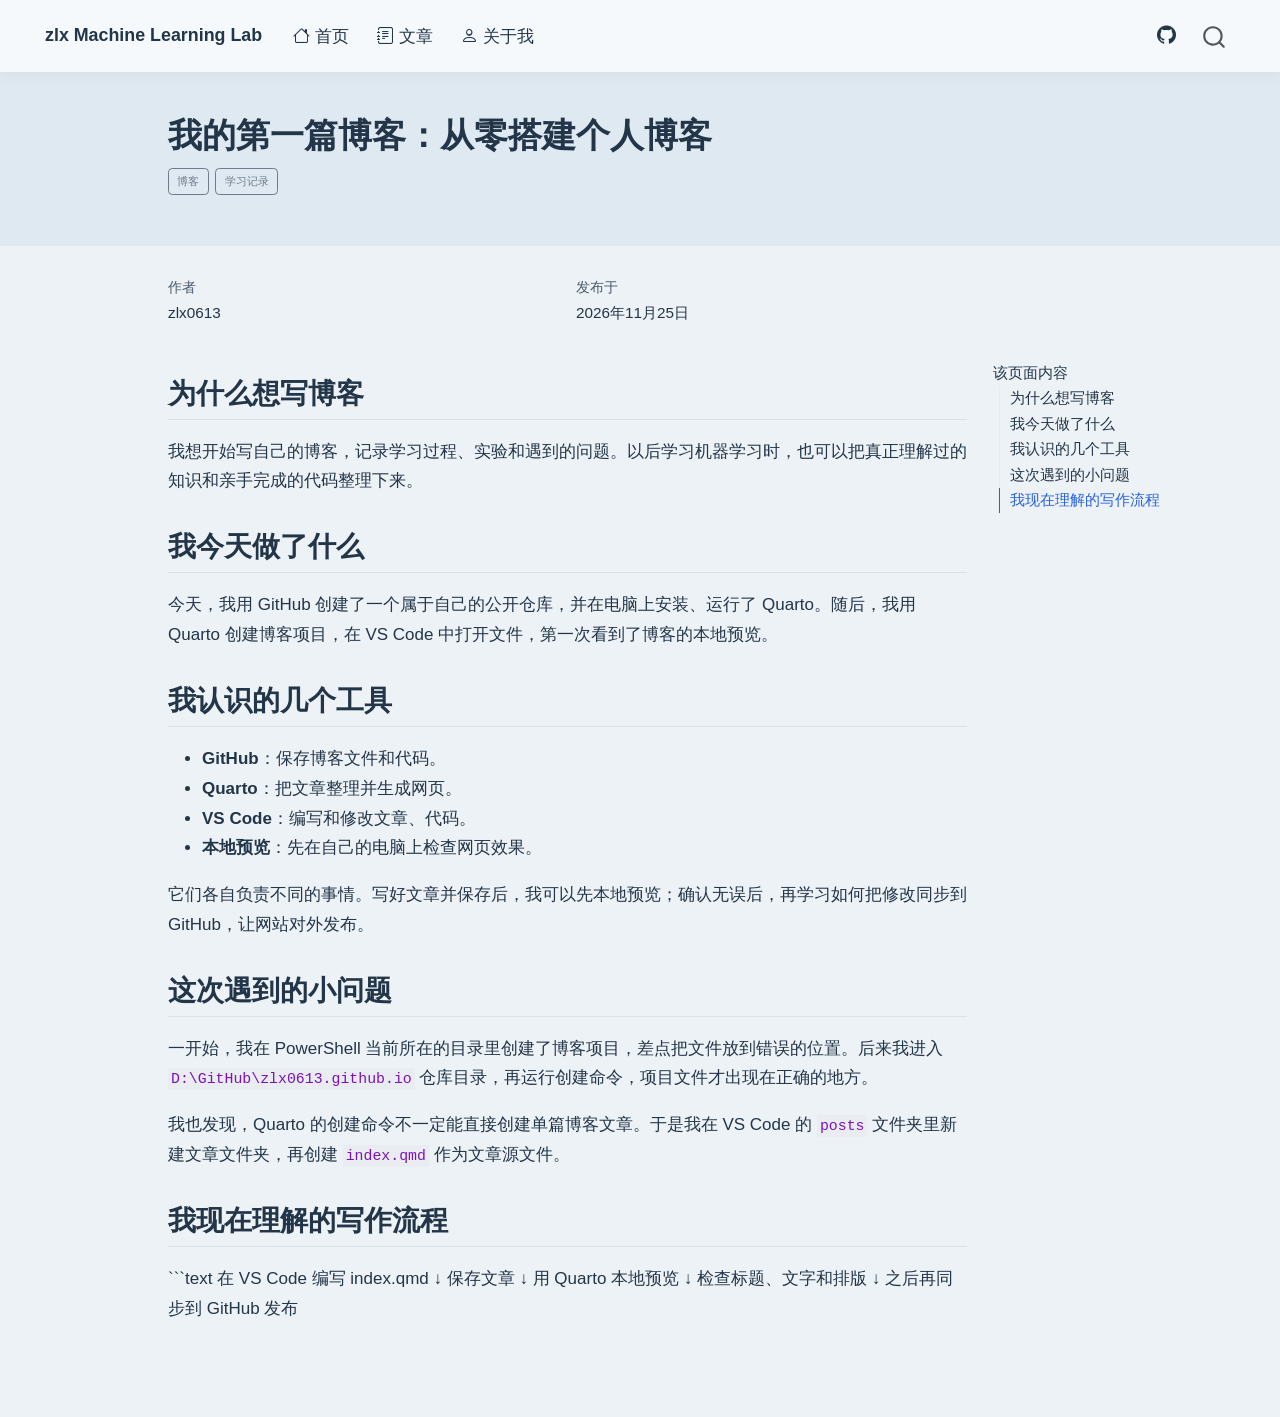
==== docs/posts/my-first-post/index.html @ f00f5f83 "创建个人博客" ====
<!DOCTYPE html>
<html xmlns="http://www.w3.org/1999/xhtml" lang="zh-CN" xml:lang="zh-CN"><head>

<meta charset="utf-8">
<meta name="generator" content="quarto-1.11.9">

<meta name="viewport" content="width=device-width, initial-scale=1.0, user-scalable=yes">

<meta name="author" content="zlx0613">

<title>我的第一篇博客：从零搭建个人博客 – zlx Machine Learning Lab</title>
<style>
/* Default styles provided by pandoc.
** See https://pandoc.org/MANUAL.html#variables-for-html for config info.
*/
span.smallcaps{font-variant: small-caps;}
div.columns{display: flex; gap: 1.5em;}
div.column{flex: auto;}
@media screen {
div.columns{gap: min(4vw, 1.5em);}
div.column{overflow-x: auto;}
}
div.hanging-indent{margin-left: 1.5em; text-indent: -1.5em;}
ul.task-list{list-style: none;}
ul.task-list li input[type="checkbox"] {
  width: 0.8em;
  margin: 0 0.8em 0.2em -1em; /* quarto-specific, see https://github.com/quarto-dev/quarto-cli/issues/4556 */ 
  vertical-align: middle;
}
</style>


<script src="../../site_libs/quarto-nav/quarto-nav.js"></script>
<script src="../../site_libs/clipboard/clipboard.min.js"></script>
<script src="../../site_libs/quarto-search/autocomplete.umd.js"></script>
<script src="../../site_libs/quarto-search/fuse.min.js"></script>
<script src="../../site_libs/quarto-search/quarto-search.js"></script>
<meta name="quarto:offset" content="../../">
<script src="../../site_libs/quarto-html/quarto.js" type="module"></script>
<script src="../../site_libs/quarto-html/tabsets/tabsets.js" type="module"></script>
<script src="../../site_libs/quarto-html/scrollable-regions/scrollable-regions.js" type="module"></script>
<script src="../../site_libs/quarto-html/popper.min.js"></script>
<script src="../../site_libs/quarto-html/tippy.umd.min.js"></script>
<script src="../../site_libs/quarto-html/anchor.min.js"></script>
<link href="../../site_libs/quarto-html/tippy.css" rel="stylesheet">
<link href="../../site_libs/quarto-html/quarto-syntax-highlighting-63b5708e65d6cd79cd7618c58d0c21e7.css" rel="stylesheet" id="quarto-text-highlighting-styles">
<script src="../../site_libs/bootstrap/bootstrap.min.js"></script>
<link href="../../site_libs/bootstrap/bootstrap-icons.css" rel="stylesheet">
<link href="../../site_libs/bootstrap/bootstrap-8cd2f91d7adeeab3718b1a3729f2edce.min.css" rel="stylesheet" append-hash="true" id="quarto-bootstrap" data-mode="light">
<script id="quarto-search-options" type="application/json">{
  "location": "navbar",
  "copy-button": false,
  "collapse-after": 3,
  "panel-placement": "end",
  "type": "overlay",
  "limit": 50,
  "keyboard-shortcut": [
    "f",
    "/",
    "s"
  ],
  "show-item-context": false,
  "language": {
    "search-no-results-text": "没有结果",
    "search-matching-documents-text": "匹配的文档",
    "search-copy-link-title": "复制搜索链接",
    "search-hide-matches-text": "隐藏其它匹配结果",
    "search-more-match-text": "更多匹配结果",
    "search-more-matches-text": "更多匹配结果",
    "search-clear-button-title": "清除",
    "search-text-placeholder": "",
    "search-detached-cancel-button-title": "取消",
    "search-submit-button-title": "提交",
    "search-label": "搜索"
  }
}</script>


<link rel="stylesheet" href="../../styles.css">
</head>

<body class="nav-fixed quarto-light"><a id="quarto-skip-link" class="visually-hidden-focusable" href="#quarto-document-content">跳至主要内容</a>

<div id="quarto-search-results"></div>
  <header id="quarto-header" class="headroom fixed-top quarto-banner">
    <nav class="navbar navbar-expand-lg " data-bs-theme="dark" aria-label="网站">
      <div class="navbar-container container-fluid">
      <div class="navbar-brand-container mx-auto">
    <a class="navbar-brand" href="../../index.html">
    <span class="navbar-title">zlx Machine Learning Lab</span>
    </a>
  </div>
          <button class="navbar-toggler" type="button" data-bs-toggle="collapse" data-bs-target="#navbarCollapse" aria-controls="navbarCollapse" aria-expanded="false" aria-label="展开或折叠导航栏" onclick="if (window.quartoToggleHeadroom) { window.quartoToggleHeadroom(); }">
  <span class="navbar-toggler-icon"></span>
</button>
          <div class="collapse navbar-collapse" id="navbarCollapse">
            <ul class="navbar-nav navbar-nav-scroll me-auto">
  <li class="nav-item">
    <a class="nav-link" href="../../index.html"> <i class="bi bi-house" role="img">
</i> 
<span class="menu-text">首页</span></a>
  </li>  
  <li class="nav-item">
    <a class="nav-link" href="../../index.html#journal"> <i class="bi bi-journal-text" role="img">
</i> 
<span class="menu-text">文章</span></a>
  </li>  
  <li class="nav-item">
    <a class="nav-link" href="../../about.html"> <i class="bi bi-person" role="img">
</i> 
<span class="menu-text">关于我</span></a>
  </li>  
</ul>
            <ul class="navbar-nav navbar-nav-scroll ms-auto">
  <li class="nav-item compact">
    <a class="nav-link" href="https://github.com/zlx0613"> <i class="bi bi-github" role="img" aria-label="GitHub">
</i> 
<span class="menu-text"></span></a>
  </li>  
</ul>
          </div> <!-- /navcollapse -->
            <div class="quarto-navbar-tools">
</div>
            <div id="quarto-search" class="" title="搜索"></div>
      </div> <!-- /container-fluid -->
    </nav>
</header>
<!-- content -->
<header id="title-block-header" class="quarto-title-block default page-columns page-full">
  <div class="quarto-title-banner page-columns page-full">
    <div class="quarto-title column-body">
      <h1 class="title">我的第一篇博客：从零搭建个人博客</h1>
                                <div class="quarto-categories">
                <div class="quarto-category">博客</div>
                <div class="quarto-category">学习记录</div>
              </div>
                  </div>
  </div>
    
  
  <div class="quarto-title-meta">

      <div>
      <div class="quarto-title-meta-heading">作者</div>
      <div class="quarto-title-meta-contents">
               <p>zlx0613 </p>
            </div>
    </div>
      
      <div>
      <div class="quarto-title-meta-heading">发布于</div>
      <div class="quarto-title-meta-contents">
        <p class="date">2026年11月25日</p>
      </div>
    </div>
    
      
    </div>
    
  
  </header><div id="quarto-content" class="quarto-container page-columns page-rows-contents page-layout-article page-navbar">
<!-- sidebar -->
<!-- margin-sidebar -->
    <div id="quarto-margin-sidebar" class="sidebar margin-sidebar">
        <nav id="TOC" role="doc-toc" aria-labelledby="toc-title" class="toc-active">
    <h2 id="toc-title">该页面内容</h2>
   
  <ul>
  <li><a href="#为什么想写博客" id="toc-为什么想写博客" class="nav-link active" data-scroll-target="#为什么想写博客">为什么想写博客</a></li>
  <li><a href="#我今天做了什么" id="toc-我今天做了什么" class="nav-link" data-scroll-target="#我今天做了什么">我今天做了什么</a></li>
  <li><a href="#我认识的几个工具" id="toc-我认识的几个工具" class="nav-link" data-scroll-target="#我认识的几个工具">我认识的几个工具</a></li>
  <li><a href="#这次遇到的小问题" id="toc-这次遇到的小问题" class="nav-link" data-scroll-target="#这次遇到的小问题">这次遇到的小问题</a></li>
  <li><a href="#我现在理解的写作流程" id="toc-我现在理解的写作流程" class="nav-link" data-scroll-target="#我现在理解的写作流程">我现在理解的写作流程</a></li>
  </ul>
</nav>
    </div>
<!-- main -->
<main class="content quarto-banner-title-block" id="quarto-document-content" tabindex="-1">





<section id="为什么想写博客" class="level2">
<h2 class="anchored" data-anchor-id="为什么想写博客">为什么想写博客</h2>
<p>我想开始写自己的博客，记录学习过程、实验和遇到的问题。以后学习机器学习时，也可以把真正理解过的知识和亲手完成的代码整理下来。</p>
</section>
<section id="我今天做了什么" class="level2">
<h2 class="anchored" data-anchor-id="我今天做了什么">我今天做了什么</h2>
<p>今天，我用 GitHub 创建了一个属于自己的公开仓库，并在电脑上安装、运行了 Quarto。随后，我用 Quarto 创建博客项目，在 VS Code 中打开文件，第一次看到了博客的本地预览。</p>
</section>
<section id="我认识的几个工具" class="level2">
<h2 class="anchored" data-anchor-id="我认识的几个工具">我认识的几个工具</h2>
<ul>
<li><strong>GitHub</strong>：保存博客文件和代码。</li>
<li><strong>Quarto</strong>：把文章整理并生成网页。</li>
<li><strong>VS Code</strong>：编写和修改文章、代码。</li>
<li><strong>本地预览</strong>：先在自己的电脑上检查网页效果。</li>
</ul>
<p>它们各自负责不同的事情。写好文章并保存后，我可以先本地预览；确认无误后，再学习如何把修改同步到 GitHub，让网站对外发布。</p>
</section>
<section id="这次遇到的小问题" class="level2">
<h2 class="anchored" data-anchor-id="这次遇到的小问题">这次遇到的小问题</h2>
<p>一开始，我在 PowerShell 当前所在的目录里创建了博客项目，差点把文件放到错误的位置。后来我进入 <code>D:\GitHub\zlx0613.github.io</code> 仓库目录，再运行创建命令，项目文件才出现在正确的地方。</p>
<p>我也发现，Quarto 的创建命令不一定能直接创建单篇博客文章。于是我在 VS Code 的 <code>posts</code> 文件夹里新建文章文件夹，再创建 <code>index.qmd</code> 作为文章源文件。</p>
</section>
<section id="我现在理解的写作流程" class="level2">
<h2 class="anchored" data-anchor-id="我现在理解的写作流程">我现在理解的写作流程</h2>
<p>```text 在 VS Code 编写 index.qmd ↓ 保存文章 ↓ 用 Quarto 本地预览 ↓ 检查标题、文字和排版 ↓ 之后再同步到 GitHub 发布</p>


</section>

</main> <!-- /main -->
<script id="quarto-html-after-body" type="application/javascript">
  window.document.addEventListener("DOMContentLoaded", function (event) {
    const icon = "";
    const anchorJS = new window.AnchorJS();
    anchorJS.options = {
      placement: 'right',
      icon: icon
    };
    anchorJS.add('.anchored');
    const isCodeAnnotation = (el) => {
      for (const clz of el.classList) {
        if (clz.startsWith('code-annotation-')) {                     
          return true;
        }
      }
      return false;
    }
    const onCopySuccess = function(e) {
      // button target
      const button = e.trigger;
      // don't keep focus
      button.blur();
      // flash "checked"
      button.classList.add('code-copy-button-checked');
      var currentTitle = button.getAttribute("title");
      button.setAttribute("title", "已复制");
      let tooltip;
      if (window.bootstrap) {
        button.setAttribute("data-bs-toggle", "tooltip");
        button.setAttribute("data-bs-placement", "left");
        button.setAttribute("data-bs-title", "已复制");
        tooltip = new bootstrap.Tooltip(button, 
          { trigger: "manual", 
            customClass: "code-copy-button-tooltip",
            offset: [0, -8]});
        tooltip.show();    
      }
      setTimeout(function() {
        if (tooltip) {
          tooltip.hide();
          button.removeAttribute("data-bs-title");
          button.removeAttribute("data-bs-toggle");
          button.removeAttribute("data-bs-placement");
        }
        button.setAttribute("title", currentTitle);
        button.classList.remove('code-copy-button-checked');
      }, 1000);
      // clear code selection
      e.clearSelection();
    }
    const getTextToCopy = function(trigger) {
      const outerScaffold = trigger.parentElement.cloneNode(true);
      const codeEl = outerScaffold.querySelector('code');
      for (const childEl of codeEl.children) {
        if (isCodeAnnotation(childEl)) {
          childEl.remove();
        }
      }
      return codeEl.innerText;
    }
    const clipboard = new window.ClipboardJS('.code-copy-button:not([data-in-quarto-modal])', {
      text: getTextToCopy
    });
    clipboard.on('success', onCopySuccess);
    if (window.document.getElementById('quarto-embedded-source-code-modal')) {
      const clipboardModal = new window.ClipboardJS('.code-copy-button[data-in-quarto-modal]', {
        text: getTextToCopy,
        container: window.document.getElementById('quarto-embedded-source-code-modal')
      });
      clipboardModal.on('success', onCopySuccess);
    }
      var localhostRegex = new RegExp(/^(?:http|https):\/\/localhost\:?[0-9]*\//);
      var mailtoRegex = new RegExp(/^mailto:/);
        var filterRegex = new RegExp("https:\/\/zlx0613\.github\.io");
      var isInternal = (href) => {
          return filterRegex.test(href) || localhostRegex.test(href) || mailtoRegex.test(href);
      }
      // Inspect non-navigation links and adorn them if external
      window.quartoDecorateExternalLinks = function (root) {
     var links = (root || window.document).querySelectorAll('a[href]:not(.nav-link):not(.navbar-brand):not(.toc-action):not(.sidebar-link):not(.sidebar-item-toggle):not(.pagination-link):not(.no-external):not([aria-hidden]):not(.dropdown-item):not(.quarto-navigation-tool):not(.about-link)');
      for (var i=0; i<links.length; i++) {
        const link = links[i];
        if (!isInternal(link.href)) {
          // undo the damage that might have been done by quarto-nav.js in the case of
          // links that we want to consider external
          if (link.dataset.originalHref !== undefined) {
            link.href = link.dataset.originalHref;
          }
          if (!link.classList.contains('no-external-icon')) {
          }
        }
      }
      };
      window.quartoDecorateExternalLinks(window.document);
    // Esc closes the popup (WCAG 1.4.13) and focus leaving both trigger and
    // popup closes it (WCAG 2.4.11); tippy handles neither for interactive popups.
    const hideOnEscAndFocusOut = {
      name: 'hideOnEscAndFocusOut',
      defaultValue: true,
      fn(instance) {
        const dismiss = () => {
          // A show scheduled by the trigger delay would otherwise reopen it
          instance.clearDelayTimeouts();
          instance.hide();
        };
        const onKeyDown = (event) => {
          if (event.key !== 'Escape') {
            return;
          }
          // Keep Esc from also reaching page handlers (e.g. reveal.js overview),
          // except an open reveal.js slide menu, which Esc should close too.
          // The menu handles keys only when its keyboard option is on.
          const menuHandlesEsc = window.Reveal?.getPlugin?.('menu')?.isOpen() &&
            window.Reveal.getConfig().menu?.keyboard !== false;
          if (!menuHandlesEsc) {
            event.stopPropagation();
          }
          if (instance.popper.contains(window.document.activeElement)) {
            // Disabled while refocusing so the focus trigger does not reopen it
            instance.disable();
            instance.reference.focus();
            instance.enable();
          }
          dismiss();
        };
        const onFocusOut = (event) => {
          const target = event.relatedTarget;
          if (target && !instance.reference.contains(target) &&
              !instance.popper.contains(target)) {
            dismiss();
          }
        };
        // On the trigger too: a click trigger (code-annotations: select) has no
        // blur handling. Attached for the instance's lifetime so leaving the
        // trigger also cancels a show still pending on the trigger delay.
        instance.reference.addEventListener('focusout', onFocusOut);
        return {
          onShow() {
            window.document.addEventListener('keydown', onKeyDown, true);
            instance.popper.addEventListener('focusout', onFocusOut);
          },
          onHide() {
            window.document.removeEventListener('keydown', onKeyDown, true);
            instance.popper.removeEventListener('focusout', onFocusOut);
          },
          onDestroy() {
            instance.reference.removeEventListener('focusout', onFocusOut);
          },
        };
      },
    };
    function tippyHover(el, contentFn, onTriggerFn, onUntriggerFn) {
      const config = {
        allowHTML: true,
        maxWidth: 500,
        delay: 100,
        arrow: false,
        appendTo: function(el) {
            return el.parentElement;
        },
        interactive: true,
        interactiveBorder: 10,
        theme: 'quarto',
        placement: 'bottom-start',
        plugins: [hideOnEscAndFocusOut],
      };
      if (contentFn) {
        config.content = contentFn;
      }
      if (onTriggerFn) {
        config.onTrigger = onTriggerFn;
      }
      if (onUntriggerFn) {
        config.onUntrigger = onUntriggerFn;
      }
      window.tippy(el, config); 
    }
    const noterefs = window.document.querySelectorAll('a[role="doc-noteref"]');
    for (var i=0; i<noterefs.length; i++) {
      const ref = noterefs[i];
      tippyHover(ref, function() {
        // use id or data attribute instead here
        let href = ref.getAttribute('data-footnote-href') || ref.getAttribute('href');
        try { href = new URL(href).hash; } catch {}
        const id = href.replace(/^#\/?/, "");
        const note = window.document.getElementById(id);
        if (note) {
          return note.innerHTML;
        } else {
          return "";
        }
      });
    }
    const xrefs = window.document.querySelectorAll('a.quarto-xref');
    const processXRef = (id, note) => {
      // Strip column container classes
      const stripColumnClz = (el) => {
        el.classList.remove("page-full", "page-columns");
        if (el.children) {
          for (const child of el.children) {
            stripColumnClz(child);
          }
        }
      }
      stripColumnClz(note)
      if (id === null || id.startsWith('sec-')) {
        // Special case sections, only their first couple elements
        const container = document.createElement("div");
        if (note.children && note.children.length > 2) {
          container.appendChild(note.children[0].cloneNode(true));
          for (let i = 1; i < note.children.length; i++) {
            const child = note.children[i];
            if (child.tagName === "P" && child.innerText === "") {
              continue;
            } else {
              container.appendChild(child.cloneNode(true));
              break;
            }
          }
          if (window.Quarto?.typesetMath) {
            window.Quarto.typesetMath(container);
          }
          return container.innerHTML
        } else {
          if (window.Quarto?.typesetMath) {
            window.Quarto.typesetMath(note);
          }
          return note.innerHTML;
        }
      } else {
        // Remove any anchor links if they are present
        const anchorLink = note.querySelector('a.anchorjs-link');
        if (anchorLink) {
          anchorLink.remove();
        }
        if (window.Quarto?.typesetMath) {
          window.Quarto.typesetMath(note);
        }
        if (note.classList.contains("callout")) {
          return note.outerHTML;
        } else {
          return note.innerHTML;
        }
      }
    }
    for (var i=0; i<xrefs.length; i++) {
      const xref = xrefs[i];
      tippyHover(xref, undefined, function(instance) {
        instance.disable();
        let url = xref.getAttribute('href');
        let hash = undefined; 
        if (url.startsWith('#')) {
          hash = url;
        } else {
          try { hash = new URL(url).hash; } catch {}
        }
        if (hash) {
          const id = hash.replace(/^#\/?/, "");
          const note = window.document.getElementById(id);
          if (note !== null) {
            try {
              const html = processXRef(id, note.cloneNode(true));
              instance.setContent(html);
            } finally {
              instance.enable();
              instance.show();
            }
          } else {
            // See if we can fetch this
            fetch(url.split('#')[0])
            .then(res => res.text())
            .then(html => {
              const parser = new DOMParser();
              const htmlDoc = parser.parseFromString(html, "text/html");
              const note = htmlDoc.getElementById(id);
              if (note !== null) {
                const html = processXRef(id, note);
                instance.setContent(html);
              } 
            }).finally(() => {
              instance.enable();
              instance.show();
            });
          }
        } else {
          // See if we can fetch a full url (with no hash to target)
          // This is a special case and we should probably do some content thinning / targeting
          fetch(url)
          .then(res => res.text())
          .then(html => {
            const parser = new DOMParser();
            const htmlDoc = parser.parseFromString(html, "text/html");
            const note = htmlDoc.querySelector('main.content');
            if (note !== null) {
              // This should only happen for chapter cross references
              // (since there is no id in the URL)
              // remove the first header
              if (note.children.length > 0 && note.children[0].tagName === "HEADER") {
                note.children[0].remove();
              }
              const html = processXRef(null, note);
              instance.setContent(html);
            } 
          }).finally(() => {
            instance.enable();
            instance.show();
          });
        }
      }, function(instance) {
      });
    }
        let selectedAnnoteEl;
        const selectorForAnnotation = ( cell, annotation) => {
          let cellAttr = 'data-code-cell="' + cell + '"';
          let lineAttr = 'data-code-annotation="' +  annotation + '"';
          const selector = 'span[' + cellAttr + '][' + lineAttr + ']';
          return selector;
        }
        const selectCodeLines = (annoteEl) => {
          const doc = window.document;
          const targetCell = annoteEl.getAttribute("data-target-cell");
          const targetAnnotation = annoteEl.getAttribute("data-target-annotation");
          const annoteSpan = window.document.querySelector(selectorForAnnotation(targetCell, targetAnnotation));
          const lines = annoteSpan.getAttribute("data-code-lines").split(",");
          const lineIds = lines.map((line) => {
            return targetCell + "-" + line;
          })
          // Each band is positioned against its own containing block, which is
          // not the offsetParent of the lines, so place it from client rects.
          const placeBand = (band, firstEl, lastEl, codeBlock) => {
            const container = band.offsetParent;
            if (container === null) {
              return;
            }
            const containerRect = container.getBoundingClientRect();
            // Reveal.js scales slides with a transform, so convert client
            // pixels back to the CSS pixels of the container.
            const scale = containerRect.height / container.offsetHeight || 1;
            const firstRect = firstEl.getBoundingClientRect();
            const lastRect = lastEl.getBoundingClientRect();
            const top = (firstRect.top - containerRect.top) / scale - container.clientTop + container.scrollTop;
            const height = (lastRect.bottom - firstRect.top) / scale;
            band.style.top = top - 2 + "px";
            band.style.height = height + 4 + "px";
            if (codeBlock) {
              // Without the copy button wrapper, the containing block is wider
              // than the code block, so span the code block explicitly.
              const blockRect = codeBlock.getBoundingClientRect();
              band.style.left = (blockRect.left - containerRect.left) / scale - container.clientLeft + container.scrollLeft + "px";
              band.style.width = blockRect.width / scale + "px";
            }
          };
          if (lineIds.length > 0) {
            const el = window.document.getElementById(lineIds[0]);
            const lastEl = window.document.getElementById(lineIds[lineIds.length - 1]);
            const parent = el.parentElement.parentElement;
            // cook up a div (if necessary) and position it
            let div = window.document.getElementById("code-annotation-line-highlight");
            if (div === null) {
              div = window.document.createElement("div");
              div.setAttribute("id", "code-annotation-line-highlight");
              div.style.position = 'absolute';
              parent.appendChild(div);
            }
            placeBand(div, el, lastEl, parent.closest("div.sourceCode") || parent);
            let gutterDiv = window.document.getElementById("code-annotation-line-highlight-gutter");
            if (gutterDiv === null) {
              gutterDiv = window.document.createElement("div");
              gutterDiv.setAttribute("id", "code-annotation-line-highlight-gutter");
              gutterDiv.style.position = 'absolute';
              const codeCell = window.document.getElementById(targetCell);
              const gutter = codeCell.querySelector('.code-annotation-gutter');
              gutter.appendChild(gutterDiv);
            }
            placeBand(gutterDiv, el, lastEl);
            selectedAnnoteEl = annoteEl;
          }
        };
        const unselectCodeLines = () => {
          const elementsIds = ["code-annotation-line-highlight", "code-annotation-line-highlight-gutter"];
          elementsIds.forEach((elId) => {
            const div = window.document.getElementById(elId);
            if (div) {
              div.remove();
            }
          });
          selectedAnnoteEl = undefined;
        };
          // Handle positioning of the toggle
      window.addEventListener(
        "resize",
        throttle(() => {
          elRect = undefined;
          if (selectedAnnoteEl) {
            selectCodeLines(selectedAnnoteEl);
          }
        }, 10)
      );
      function throttle(fn, ms) {
      let throttle = false;
      let timer;
        return (...args) => {
          if(!throttle) { // first call gets through
              fn.apply(this, args);
              throttle = true;
          } else { // all the others get throttled
              if(timer) clearTimeout(timer); // cancel #2
              timer = setTimeout(() => {
                fn.apply(this, args);
                timer = throttle = false;
              }, ms);
          }
        };
      }
        // Attach click handler to the DT
        const annoteDls = window.document.querySelectorAll('dt[data-target-cell]');
        for (const annoteDlNode of annoteDls) {
          annoteDlNode.addEventListener('click', (event) => {
            const clickedEl = event.target;
            if (clickedEl !== selectedAnnoteEl) {
              unselectCodeLines();
              const activeEl = window.document.querySelector('dt[data-target-cell].code-annotation-active');
              if (activeEl) {
                activeEl.classList.remove('code-annotation-active');
              }
              selectCodeLines(clickedEl);
              clickedEl.classList.add('code-annotation-active');
            } else {
              // Unselect the line
              unselectCodeLines();
              clickedEl.classList.remove('code-annotation-active');
            }
          });
        }
    const findCites = (el) => {
      const parentEl = el.parentElement;
      if (parentEl) {
        const cites = parentEl.dataset.cites;
        if (cites) {
          return {
            el,
            cites: cites.split(' ')
          };
        } else {
          return findCites(el.parentElement)
        }
      } else {
        return undefined;
      }
    };
    var bibliorefs = window.document.querySelectorAll('a[role="doc-biblioref"]');
    for (var i=0; i<bibliorefs.length; i++) {
      const ref = bibliorefs[i];
      const citeInfo = findCites(ref);
      if (citeInfo) {
        tippyHover(citeInfo.el, function() {
          var popup = window.document.createElement('div');
          citeInfo.cites.forEach(function(cite) {
            var citeDiv = window.document.createElement('div');
            citeDiv.classList.add('hanging-indent');
            citeDiv.classList.add('csl-entry');
            var biblioDiv = window.document.getElementById('ref-' + cite);
            if (biblioDiv) {
              citeDiv.innerHTML = biblioDiv.innerHTML;
            }
            popup.appendChild(citeDiv);
          });
          return popup.innerHTML;
        });
      }
    }
  });
  </script>
  <script type="application/javascript">
  window.quartoScrollableRegionsLabels = {"code":"可滚动的代码","output":"可滚动的输出"};
  </script>
</div> <!-- /content -->
<script src="../../home.js"></script>




</body></html>
---- docs/site_libs/quarto-html/tippy.css ----
.tippy-box[data-animation=fade][data-state=hidden]{opacity:0}[data-tippy-root]{max-width:calc(100vw - 10px)}.tippy-box{position:relative;background-color:#333;color:#fff;border-radius:4px;font-size:14px;line-height:1.4;white-space:normal;outline:0;transition-property:transform,visibility,opacity}.tippy-box[data-placement^=top]>.tippy-arrow{bottom:0}.tippy-box[data-placement^=top]>.tippy-arrow:before{bottom:-7px;left:0;border-width:8px 8px 0;border-top-color:initial;transform-origin:center top}.tippy-box[data-placement^=bottom]>.tippy-arrow{top:0}.tippy-box[data-placement^=bottom]>.tippy-arrow:before{top:-7px;left:0;border-width:0 8px 8px;border-bottom-color:initial;transform-origin:center bottom}.tippy-box[data-placement^=left]>.tippy-arrow{right:0}.tippy-box[data-placement^=left]>.tippy-arrow:before{border-width:8px 0 8px 8px;border-left-color:initial;right:-7px;transform-origin:center left}.tippy-box[data-placement^=right]>.tippy-arrow{left:0}.tippy-box[data-placement^=right]>.tippy-arrow:before{left:-7px;border-width:8px 8px 8px 0;border-right-color:initial;transform-origin:center right}.tippy-box[data-inertia][data-state=visible]{transition-timing-function:cubic-bezier(.54,1.5,.38,1.11)}.tippy-arrow{width:16px;height:16px;color:#333}.tippy-arrow:before{content:"";position:absolute;border-color:transparent;border-style:solid}.tippy-content{position:relative;padding:5px 9px;z-index:1}
---- docs/site_libs/quarto-html/quarto-syntax-highlighting-63b5708e65d6cd79cd7618c58d0c21e7.css ----
/* quarto syntax highlight colors */
:root {
  --quarto-hl-ot-color: #003B4F;
  --quarto-hl-at-color: #657422;
  --quarto-hl-ss-color: #20794D;
  --quarto-hl-an-color: #5E5E5E;
  --quarto-hl-fu-color: #4758AB;
  --quarto-hl-st-color: #20794D;
  --quarto-hl-cf-color: #003B4F;
  --quarto-hl-op-color: #5E5E5E;
  --quarto-hl-er-color: #AD0000;
  --quarto-hl-bn-color: #AD0000;
  --quarto-hl-al-color: #AD0000;
  --quarto-hl-va-color: #111111;
  --quarto-hl-bu-color: inherit;
  --quarto-hl-ex-color: inherit;
  --quarto-hl-pp-color: #AD0000;
  --quarto-hl-in-color: #5E5E5E;
  --quarto-hl-vs-color: #20794D;
  --quarto-hl-wa-color: #5E5E5E;
  --quarto-hl-do-color: #5E5E5E;
  --quarto-hl-im-color: #00769E;
  --quarto-hl-ch-color: #20794D;
  --quarto-hl-dt-color: #AD0000;
  --quarto-hl-fl-color: #AD0000;
  --quarto-hl-co-color: #5E5E5E;
  --quarto-hl-cv-color: #5E5E5E;
  --quarto-hl-cn-color: #8f5902;
  --quarto-hl-sc-color: #5E5E5E;
  --quarto-hl-dv-color: #AD0000;
  --quarto-hl-kw-color: #003B4F;
}

/* other quarto variables */
:root {
  --quarto-font-monospace: SFMono-Regular, Menlo, Monaco, Consolas, "Liberation Mono", "Courier New", monospace;
}

/* syntax highlight based on Pandoc's rules */
pre > code.sourceCode > span {
  color: #003B4F;
}

code.sourceCode > span {
  color: #003B4F;
}

div.sourceCode,
div.sourceCode pre.sourceCode {
  color: #003B4F;
}

/* Normal */
code span {
  color: #003B4F;
}

/* Alert */
code span.al {
  color: #AD0000;
  font-style: inherit;
}

/* Annotation */
code span.an {
  color: #5E5E5E;
  font-style: inherit;
}

/* Attribute */
code span.at {
  color: #657422;
  font-style: inherit;
}

/* BaseN */
code span.bn {
  color: #AD0000;
  font-style: inherit;
}

/* BuiltIn */
code span.bu {
  font-style: inherit;
}

/* ControlFlow */
code span.cf {
  color: #003B4F;
  font-weight: bold;
  font-style: inherit;
}

/* Char */
code span.ch {
  color: #20794D;
  font-style: inherit;
}

/* Constant */
code span.cn {
  color: #8f5902;
  font-style: inherit;
}

/* Comment */
code span.co {
  color: #5E5E5E;
  font-style: inherit;
}

/* CommentVar */
code span.cv {
  color: #5E5E5E;
  font-style: italic;
}

/* Documentation */
code span.do {
  color: #5E5E5E;
  font-style: italic;
}

/* DataType */
code span.dt {
  color: #AD0000;
  font-style: inherit;
}

/* DecVal */
code span.dv {
  color: #AD0000;
  font-style: inherit;
}

/* Error */
code span.er {
  color: #AD0000;
  font-style: inherit;
}

/* Extension */
code span.ex {
  font-style: inherit;
}

/* Float */
code span.fl {
  color: #AD0000;
  font-style: inherit;
}

/* Function */
code span.fu {
  color: #4758AB;
  font-style: inherit;
}

/* Import */
code span.im {
  color: #00769E;
  font-style: inherit;
}

/* Information */
code span.in {
  color: #5E5E5E;
  font-style: inherit;
}

/* Keyword */
code span.kw {
  color: #003B4F;
  font-weight: bold;
  font-style: inherit;
}

/* Operator */
code span.op {
  color: #5E5E5E;
  font-style: inherit;
}

/* Other */
code span.ot {
  color: #003B4F;
  font-style: inherit;
}

/* Preprocessor */
code span.pp {
  color: #AD0000;
  font-style: inherit;
}

/* SpecialChar */
code span.sc {
  color: #5E5E5E;
  font-style: inherit;
}

/* SpecialString */
code span.ss {
  color: #20794D;
  font-style: inherit;
}

/* String */
code span.st {
  color: #20794D;
  font-style: inherit;
}

/* Variable */
code span.va {
  color: #111111;
  font-style: inherit;
}

/* VerbatimString */
code span.vs {
  color: #20794D;
  font-style: inherit;
}

/* Warning */
code span.wa {
  color: #5E5E5E;
  font-style: italic;
}

.prevent-inlining {
  content: "</";
}

/*# sourceMappingURL=054cc16b9e9817627be6994582d2ffb5.css.map */
---- docs/styles.css ----
/* ===== 全站配色 ===== */
:root {
  --page-bg: #edf2f6;
  --card-bg: #ffffff;
  --soft-blue: #e8eff5;
  --text: #233548;
  --muted: #627588;
  --accent: #426b8a;
  --border: #dce5ed;
  --shadow: 0 10px 32px rgba(32, 52, 73, 0.06);

  --bs-body-color: var(--text);
  --bs-body-bg: var(--page-bg);
  --bs-link-color: var(--accent);
  --bs-link-hover-color: #243e58;
}

html {
  scroll-behavior: smooth;
  scroll-padding-top: 100px;
}

body {
  background: var(--page-bg);
  color: var(--text);
  font-family:
    "Segoe UI", "PingFang SC", "Microsoft YaHei", sans-serif;
  line-height: 1.75;
}

a {
  color: var(--accent);
  text-underline-offset: 0.2em;
}

a:hover {
  color: #243e58;
}

h1, h2, h3, h4 {
  color: var(--text);
}

button {
  font-family: inherit;
}

a:focus-visible,
button:focus-visible {
  outline: 3px solid #90acc4;
  outline-offset: 4px;
}

/* ===== 顶部导航 ===== */
#quarto-header {
  background: transparent;
}

.navbar {
  background: rgba(246, 249, 252, 0.96) !important;
  backdrop-filter: blur(16px);
  border-bottom: 1px solid var(--border);
  box-shadow: 0 3px 16px rgba(28, 48, 69, 0.04);
  padding: 0.65rem 0;
}

.navbar .navbar-container {
  max-width: 1640px;
  margin-inline: auto;
  padding-inline: 28px;
}

.navbar .navbar-brand {
  font-size: 1.05rem;
  font-weight: 700;
  color: var(--text) !important;
}

.navbar .nav-link,
#quarto-search {
  color: var(--text) !important;
}

.navbar .nav-link {
  border-radius: 10px;
  padding-inline: 0.8rem !important;
}

.navbar .nav-link:hover,
.navbar .nav-link.active {
  background: #e4edf5;
  color: var(--accent) !important;
}

/* ===== 普通文章页面 ===== */
.quarto-title-banner {
  background: #dfe9f1 !important;
  color: var(--text) !important;
}

.quarto-title-banner .title {
  color: var(--text) !important;
}

blockquote {
  background: #e5edf4;
  border-left: 3px solid #7f9cb4;
  padding: 0.8rem 1.2rem;
  border-radius: 0 12px 12px 0;
}

pre.sourceCode,
div.sourceCode {
  border-radius: 12px;
}

main p,
main li {
  overflow-wrap: anywhere;
}

/* ===== 首页使用完整宽度 ===== */
.home-page #title-block-header {
  display: none;
}

.home-page #quarto-content,
.home-page main.content {
  display: block !important;
  width: 100%;
  max-width: none;
  padding: 0 !important;
  margin: 0 !important;
}

.home-page #quarto-margin-sidebar,
.home-page #quarto-sidebar {
  display: none;
}

/* ===== 首页封面：完整显示，不裁切、不拉伸 ===== */
.home-hero {
  position: relative;
  isolation: isolate;
  width: 100%;
  background: #203348;
}

.home-hero-image {
  display: block;
  width: 100%;
  height: auto;
  max-width: none;
  margin: 0;
}

.home-hero::after {
  content: "";
  position: absolute;
  inset: 0;
  z-index: 0;
  background: rgba(8, 23, 40, 0.13);
  pointer-events: none;
}

.home-hero-copy {
  position: absolute;
  inset: 0;
  z-index: 1;
  display: flex;
  flex-direction: column;
  align-items: center;
  justify-content: center;
  text-align: center;
  color: white;
  padding: 18px;
}

.hero-eyebrow {
  font-size: clamp(0.6rem, 0.85vw, 0.85rem);
  letter-spacing: 0.3em;
  color: #e5edf5;
}

.home-hero-copy h1 {
  color: white;
  font-size: clamp(1.35rem, 3.2vw, 3.3rem);
  font-weight: 700;
  line-height: 1.25;
  margin: 16px 0 12px;
  text-shadow: 0 3px 20px rgba(12, 32, 59, 0.6);
}

.home-hero-copy p {
  font-size: clamp(0.8rem, 1.15vw, 1.1rem);
  color: #edf4fa;
  margin: 0 0 22px;
}

.hero-links {
  display: flex;
  gap: 12px;
}

.hero-links a {
  padding: 8px 18px;
  color: white;
  text-decoration: none;
  border: 1px solid rgba(241, 246, 251, 0.45);
  border-radius: 999px;
  background: rgba(239, 247, 255, 0.08);
  backdrop-filter: blur(8px);
  font-size: 0.85rem;
}

.hero-links a:hover {
  background: rgba(255, 255, 255, 0.2);
}

/* ===== 桌面三栏布局 ===== */
.home-grid {
  position: relative;
  display: grid;
  grid-template-columns: 244px minmax(0, 1fr) 258px;
  align-items: start;
  gap: 22px;
  width: min(1540px, calc(100% - 64px));
  margin: 30px auto 0;
}

.home-left,
.home-center,
.home-right {
  min-width: 0;
}

.home-left,
.home-right {
  display: grid;
  gap: 20px;
}

.widget {
  background: var(--card-bg);
  border: 1px solid #e4ebf1;
  border-radius: 20px;
  padding: 22px;
  box-shadow: var(--shadow);
}

.widget-title {
  position: relative;
  font-size: 1.03rem;
  font-weight: 700;
  margin: 0 0 20px;
  padding: 0 0 0 13px;
  border: 0;
}

.widget-title::before {
  content: "";
  position: absolute;
  left: 0;
  top: 0.3em;
  bottom: 0.25em;
  width: 3px;
  border-radius: 3px;
  background: #6b8da8;
}

/* ===== 左侧个人介绍 ===== */
.profile-widget {
  text-align: center;
  padding: 0 20px 20px;
  overflow: hidden;
}

.profile-cover {
  height: 78px;
  margin: 0 -20px;
  background: #dbe6ef;
  border-bottom: 1px solid #cddce8;
}

.profile-avatar {
  position: relative;
  display: grid;
  place-items: center;
  width: 88px;
  height: 88px;
  margin: -42px auto 14px;
  border: 5px solid white;
  border-radius: 50%;
  background: #6d89a2;
  color: white;
  font-size: 1.55rem;
  font-weight: 650;
  box-shadow: 0 4px 12px rgba(40, 65, 88, 0.1);
}

.profile-widget h2 {
  font-size: 1.25rem;
  font-weight: 700;
  margin: 0 0 12px;
  padding: 0;
  border: 0;
}

.profile-intro {
  font-size: 0.85rem;
  margin: 0 0 8px;
}

.profile-note {
  font-size: 0.78rem;
  line-height: 1.9;
  color: var(--muted);
  margin-bottom: 18px;
}

.profile-github {
  display: block;
  background: #e6eef5;
  border-radius: 10px;
  padding: 8px;
  font-size: 0.87rem;
  font-weight: 600;
  text-decoration: none;
}

.profile-counts {
  display: grid;
  grid-template-columns: 1fr 1fr;
  padding-top: 18px;
  margin-top: 18px;
  border-top: 1px solid var(--border);
}

.profile-counts strong {
  display: block;
  font-size: 1.25rem;
  line-height: 1.5;
}

.profile-counts span {
  color: var(--muted);
  font-size: 0.75rem;
}

.explore-widget a {
  display: flex;
  justify-content: space-between;
  padding: 9px 0;
  text-decoration: none;
  font-size: 0.86rem;
}

/* ===== 中间分类入口 ===== */
.journal-heading {
  display: flex;
  align-items: end;
  justify-content: space-between;
  gap: 12px;
  margin: 3px 2px 18px;
}

.section-eyebrow {
  color: #6a8399;
  font-size: 0.65rem;
  font-weight: 700;
  letter-spacing: 0.2em;
}

.journal-heading h2 {
  font-size: 1.3rem;
  font-weight: 700;
  border: 0;
  margin: 6px 0 0;
  padding: 0;
}

#article-summary {
  color: var(--muted);
  font-size: 0.78rem;
  white-space: nowrap;
}

.category-bar {
  display: flex;
  flex-wrap: wrap;
  gap: 8px;
  padding: 14px;
  margin-bottom: 20px;
  border-radius: 16px;
  background: white;
  border: 1px solid #e4ebf1;
}

.category-bar button {
  border: 0;
  padding: 6px 12px;
  border-radius: 9px;
  color: #506a80;
  background: #eff4f8;
  font-size: 0.8rem;
  cursor: pointer;
}

.category-bar button span {
  margin-left: 5px;
  font-size: 0.72rem;
  opacity: 0.8;
}

.category-bar button[aria-pressed="true"] {
  background: #4c718e;
  color: white;
}

/* ===== 文章卡片 ===== */
#listing-articles,
#listing-articles .list {
  margin: 0;
  padding: 0;
}

#listing-articles .quarto-post {
  display: flex !important;
  flex-direction: column;
  gap: 12px;
  background: white;
  border: 1px solid #e4ebf1 !important;
  border-radius: 20px;
  padding: 25px 28px !important;
  margin: 0 0 20px !important;
  box-shadow: var(--shadow);
}

#listing-articles .quarto-post:hover {
  border-color: #aac0d1 !important;
}

#listing-articles .quarto-post .body {
  width: 100% !important;
  flex: none;
  order: 0;
  padding: 0 !important;
}

#listing-articles .quarto-post .metadata {
  width: 100% !important;
  order: 1;
  margin: 0;
  padding: 0 !important;
  color: var(--muted);
  font-size: 0.76rem;
}

#listing-articles .metadata a {
  color: var(--muted);
}

#listing-articles .listing-title {
  font-size: clamp(1.02rem, 1.45vw, 1.34rem);
  font-weight: 700;
  line-height: 1.55;
  margin: 0 0 10px;
  border: 0;
  padding: 0;
}

#listing-articles .listing-title a {
  color: var(--text);
  text-decoration: none;
}

#listing-articles .listing-title a:hover {
  color: var(--accent);
}

#listing-articles .listing-description {
  font-size: 0.88rem;
  line-height: 1.95;
  color: var(--muted);
  margin-top: 12px;
}

#listing-articles .listing-description a {
  color: inherit;
  text-decoration: none;
}

#listing-articles .listing-categories {
  gap: 6px;
  margin: 0;
}

#listing-articles .listing-category {
  color: #58758e;
  background: #edf3f8;
  border: 0;
  padding: 3px 9px;
  border-radius: 999px;
  font-size: 0.7rem;
  cursor: pointer;
}

/* ===== 右侧统计 ===== */
.site-stats {
  margin: 0;
}

.site-stats > div {
  display: flex;
  justify-content: space-between;
  align-items: center;
  gap: 8px;
  margin: 13px 0;
}

.site-stats > div:last-child {
  margin-bottom: 0;
}

.site-stats dt {
  color: var(--muted);
  font-size: 0.8rem;
  font-weight: 400;
}

.site-stats dd {
  margin: 0;
  font-size: 0.84rem;
  font-weight: 650;
}

/* ===== 时钟 ===== */
#live-clock {
  display: block;
  font-size: 2rem;
  font-variant-numeric: tabular-nums;
  letter-spacing: 0.04em;
  line-height: 1.3;
  color: #345570;
}

#live-date {
  margin: 8px 0 2px;
  font-size: 0.8rem;
  color: var(--muted);
}

.timezone-note {
  font-size: 0.68rem;
  color: #8697a6;
}

/* ===== 日历 ===== */
.calendar-toolbar {
  display: flex;
  align-items: center;
  justify-content: space-between;
  margin-bottom: 16px;
}

.calendar-toolbar h2 {
  font-size: 0.98rem;
  font-weight: 700;
  border: 0;
  padding: 0;
  margin: 0;
}

.calendar-toolbar button {
  background: #edf3f8;
  color: #506c83;
  border: 0;
  border-radius: 8px;
  width: 27px;
  height: 29px;
  padding: 0;
  font-size: 1.3rem;
  line-height: 1;
  cursor: pointer;
}

.calendar-weekdays,
.calendar-days {
  display: grid;
  grid-template-columns: repeat(7, minmax(0, 1fr));
  text-align: center;
  gap: 3px;
}

.calendar-weekdays {
  color: #8393a2;
  font-size: 0.68rem;
  margin-bottom: 6px;
}

.calendar-days > * {
  position: relative;
  min-height: 29px;
  display: flex;
  align-items: center;
  justify-content: center;
  border-radius: 7px;
  font-size: 0.73rem;
  color: #536a7e;
  text-decoration: none;
}

.calendar-days .has-post {
  background: #e6eef5;
  font-weight: 700;
}

.calendar-days .has-post::after {
  content: "";
  width: 3px;
  height: 3px;
  background: #6386a1;
  border-radius: 50%;
  position: absolute;
  bottom: 3px;
}

.calendar-days .is-today {
  background: #4b6e8c;
  color: white;
}

.calendar-days .is-today::after {
  background: white;
}

.calendar-footer {
  display: flex;
  align-items: center;
  justify-content: space-between;
  gap: 6px;
  font-size: 0.6rem;
  color: #7a8e9f;
  margin-top: 14px;
}

.calendar-footer i {
  display: inline-block;
  width: 5px;
  height: 5px;
  border-radius: 50%;
  background: #6386a1;
  margin-right: 3px;
}

.calendar-footer button {
  padding: 0;
  border: 0;
  background: transparent;
  color: var(--accent);
  cursor: pointer;
  font-size: inherit;
}

/* ===== 页脚 ===== */
.home-footer {
  max-width: 1540px;
  margin: 36px auto 0;
  padding: 24px 32px;
  color: #7b8fa0;
  font-size: 0.74rem;
  border-top: 1px solid var(--border);
  display: flex;
  justify-content: space-between;
  gap: 10px;
}

/* ===== 平板布局 ===== */
@media (max-width: 1199px) {
  .home-grid {
    grid-template-columns: 215px minmax(0, 1fr);
    width: calc(100% - 40px);
    gap: 20px;
  }

  .home-right {
    grid-column: 1 / -1;
    grid-template-columns: repeat(3, minmax(0, 1fr));
    align-items: start;
  }
}

/* ===== 手机布局 ===== */
@media (max-width: 760px) {
  .navbar .navbar-container {
    padding-inline: 16px;
  }

  .navbar .navbar-brand {
    font-size: 0.9rem;
  }

  .home-grid {
    grid-template-columns: 1fr;
    width: calc(100% - 28px);
    margin-top: 20px;
    gap: 22px;
  }

  .home-center {
    grid-row: 1;
  }

  .home-left {
    grid-row: 2;
    grid-template-columns: repeat(2, minmax(0, 1fr));
    align-items: start;
    gap: 14px;
  }

  .home-right {
    grid-row: 3;
    grid-column: auto;
    grid-template-columns: repeat(2, minmax(0, 1fr));
    gap: 14px;
  }

  .calendar-widget {
    grid-column: 1 / -1;
  }

  .home-hero-copy h1 {
    font-size: clamp(1.05rem, 4.1vw, 1.8rem);
    margin: 10px 0 8px;
  }

  .home-hero-copy p {
    margin-bottom: 12px;
    font-size: 0.72rem;
  }

  .hero-eyebrow {
    font-size: 0.5rem;
    letter-spacing: 0.18em;
  }

  .hero-links a {
    padding: 5px 12px;
    font-size: 0.67rem;
  }

  .widget {
    padding: 18px;
  }

  .profile-widget {
    padding: 0 16px 18px;
  }

  .profile-cover {
    margin-inline: -16px;
  }

  #listing-articles .quarto-post {
    padding: 22px !important;
  }

  .home-footer {
    flex-direction: column;
    text-align: center;
  }
}

@media (max-width: 420px) {
  .home-left,
  .home-right {
    grid-template-columns: 1fr;
  }

  .hero-eyebrow {
    display: none;
  }

  .home-hero-copy {
    padding: 10px;
  }
}

@media (prefers-reduced-motion: reduce) {
  html {
    scroll-behavior: auto;
  }
}
/* 大屏幕上让三栏接近铺满页面 */
@media (min-width: 1200px) {
  .home-grid {
    width: calc(100% - 32px);
    max-width: none;
    grid-template-columns:
      clamp(280px, 18vw, 360px)
      minmax(0, 1fr)
      clamp(280px, 18vw, 360px);
    gap: 24px;
  }
}
.profile-avatar {
  width: min(260px, 100%);
  height: auto;
  aspect-ratio: 1 / 1;
  margin: -65px auto 20px;
  object-fit: cover;
}
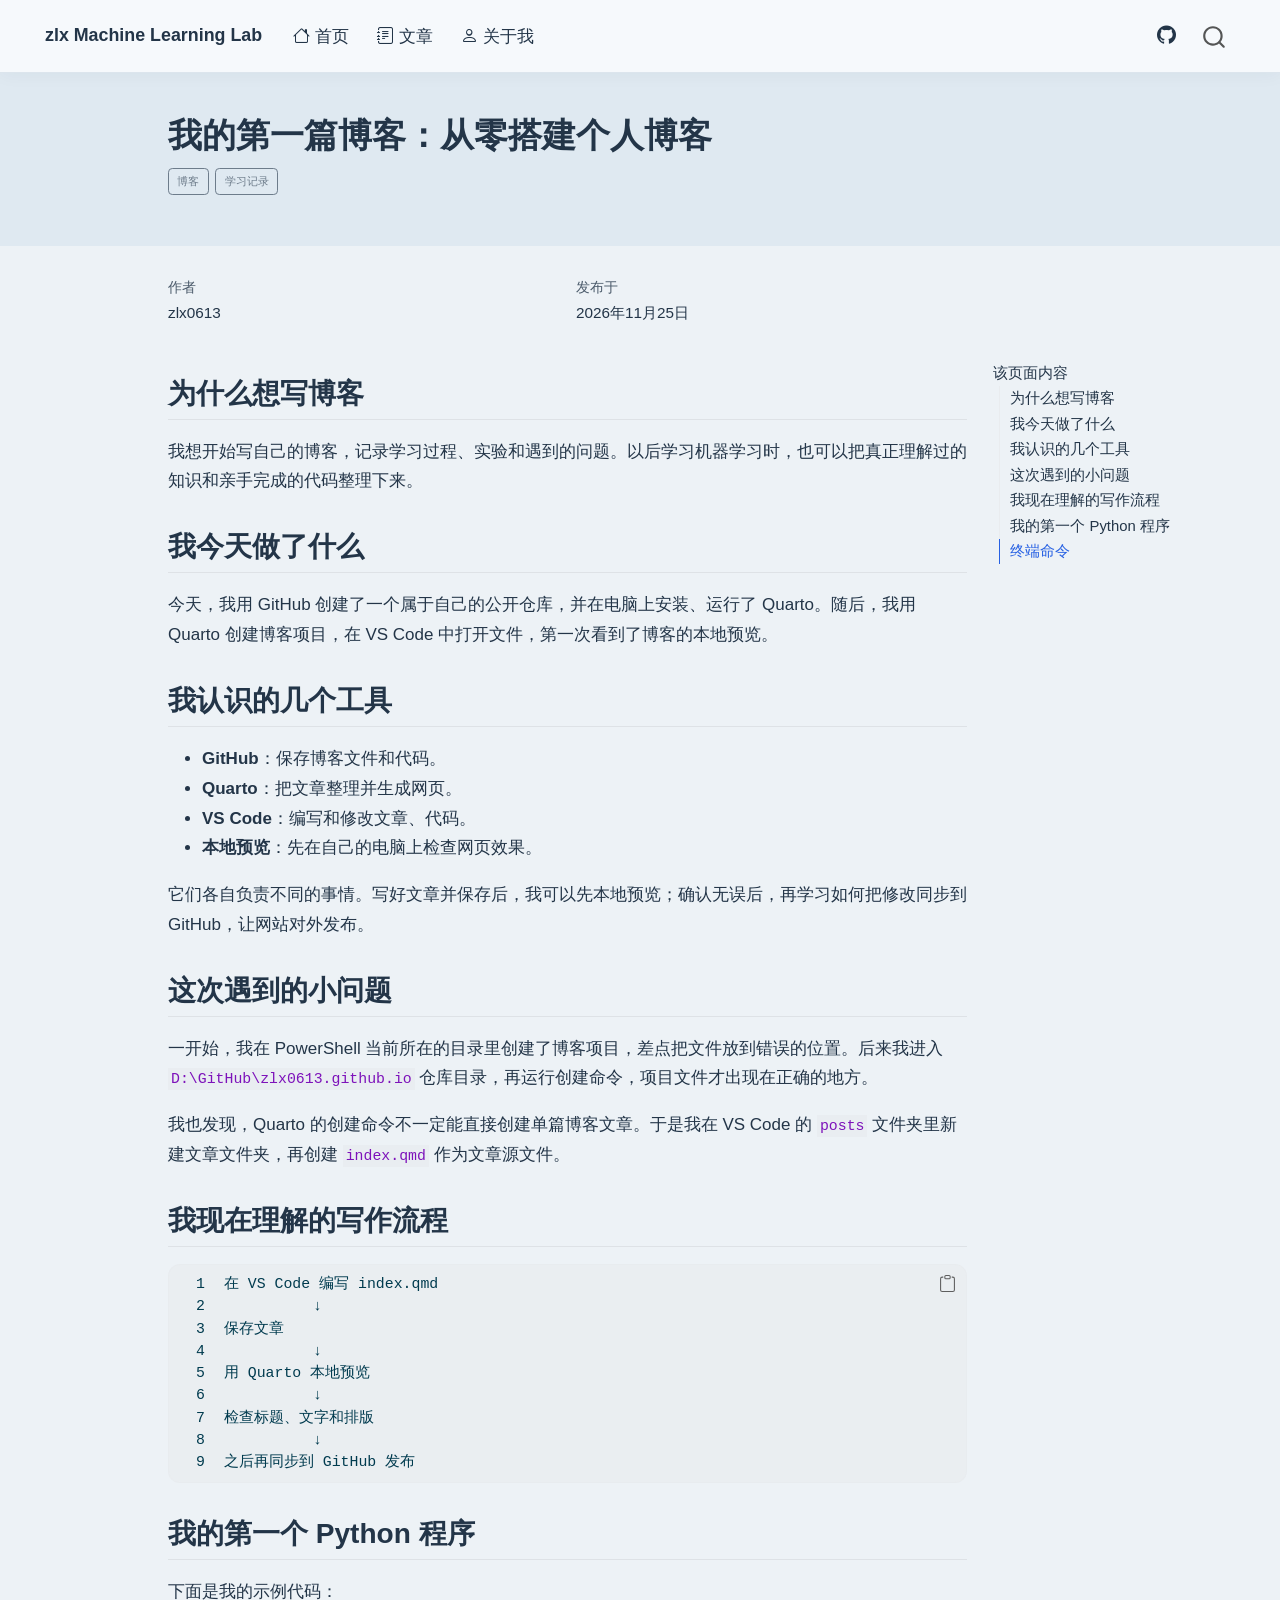
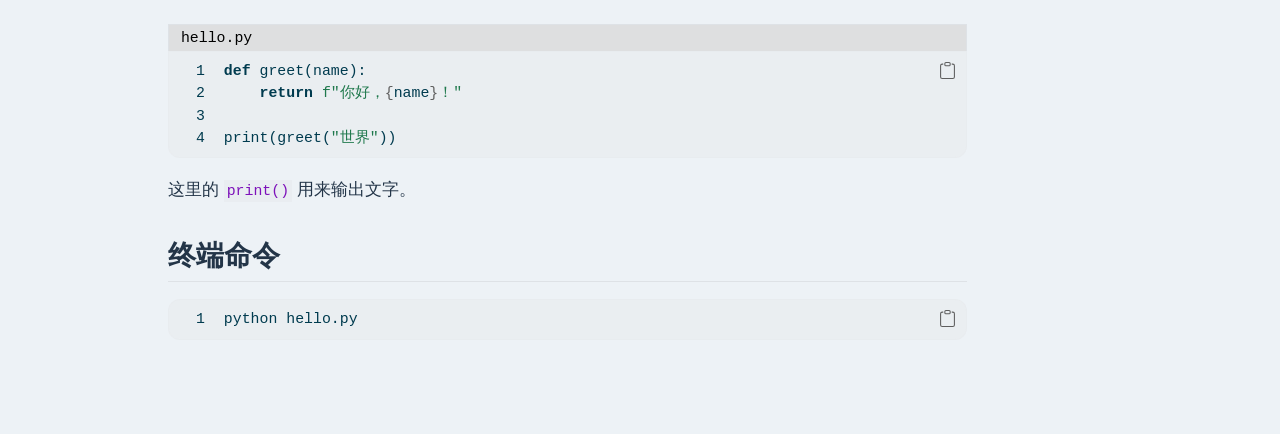
==== commit 6b8c5c44: "添加代码示例" ====
--- a/docs/posts/my-first-post/index.html
+++ b/docs/posts/my-first-post/index.html
@@ -26,6 +26,41 @@
   width: 0.8em;
   margin: 0 0.8em 0.2em -1em; /* quarto-specific, see https://github.com/quarto-dev/quarto-cli/issues/4556 */ 
   vertical-align: middle;
+}
+/* CSS for syntax highlighting */
+html { -webkit-text-size-adjust: 100%; }
+pre > code.sourceCode { white-space: pre; position: relative; }
+pre > code.sourceCode > span { display: inline-block; line-height: 1.25; }
+pre > code.sourceCode > span:empty { height: 1.2em; }
+.sourceCode { overflow: visible; }
+code.sourceCode > span { color: inherit; text-decoration: inherit; }
+div.sourceCode { margin: 1em 0; }
+pre.sourceCode { margin: 0; }
+@media screen {
+div.sourceCode { overflow: auto; }
+}
+@media print {
+pre > code.sourceCode { white-space: pre-wrap; }
+pre > code.sourceCode > span { text-indent: -5em; padding-left: 5em; }
+}
+pre.numberSource code
+  { counter-reset: source-line 0; }
+pre.numberSource code > span
+  { position: relative; left: -4em; counter-increment: source-line; }
+pre.numberSource code > span > a:first-child::before
+  { content: counter(source-line);
+    position: relative; left: -1em; text-align: right; vertical-align: baseline;
+    border: none; display: inline-block;
+    -webkit-touch-callout: none; -webkit-user-select: none;
+    -khtml-user-select: none; -moz-user-select: none;
+    -ms-user-select: none; user-select: none;
+    padding: 0 4px; width: 4em;
+  }
+pre.numberSource { margin-left: 3em;  padding-left: 4px; }
+div.sourceCode
+  {   }
+@media screen {
+pre > code.sourceCode > span > a:first-child::before { text-decoration: underline; }
 }
 </style>
 
@@ -171,6 +206,8 @@
   <li><a href="#我认识的几个工具" id="toc-我认识的几个工具" class="nav-link" data-scroll-target="#我认识的几个工具">我认识的几个工具</a></li>
   <li><a href="#这次遇到的小问题" id="toc-这次遇到的小问题" class="nav-link" data-scroll-target="#这次遇到的小问题">这次遇到的小问题</a></li>
   <li><a href="#我现在理解的写作流程" id="toc-我现在理解的写作流程" class="nav-link" data-scroll-target="#我现在理解的写作流程">我现在理解的写作流程</a></li>
+  <li><a href="#我的第一个-python-程序" id="toc-我的第一个-python-程序" class="nav-link" data-scroll-target="#我的第一个-python-程序">我的第一个 Python 程序</a></li>
+  <li><a href="#终端命令" id="toc-终端命令" class="nav-link" data-scroll-target="#终端命令">终端命令</a></li>
   </ul>
 </nav>
     </div>
@@ -206,7 +243,33 @@
 </section>
 <section id="我现在理解的写作流程" class="level2">
 <h2 class="anchored" data-anchor-id="我现在理解的写作流程">我现在理解的写作流程</h2>
-<p>```text 在 VS Code 编写 index.qmd ↓ 保存文章 ↓ 用 Quarto 本地预览 ↓ 检查标题、文字和排版 ↓ 之后再同步到 GitHub 发布</p>
+<div class="code-copy-outer-scaffold"><div class="sourceCode" id="cb1"><pre class="sourceCode numberSource text number-lines code-with-copy"><code class="sourceCode"><span id="cb1-1"><a href="#cb1-1" aria-label="1"></a>在 VS Code 编写 index.qmd</span>
+<span id="cb1-2"><a href="#cb1-2" aria-label="2"></a>          ↓</span>
+<span id="cb1-3"><a href="#cb1-3" aria-label="3"></a>保存文章</span>
+<span id="cb1-4"><a href="#cb1-4" aria-label="4"></a>          ↓</span>
+<span id="cb1-5"><a href="#cb1-5" aria-label="5"></a>用 Quarto 本地预览</span>
+<span id="cb1-6"><a href="#cb1-6" aria-label="6"></a>          ↓</span>
+<span id="cb1-7"><a href="#cb1-7" aria-label="7"></a>检查标题、文字和排版</span>
+<span id="cb1-8"><a href="#cb1-8" aria-label="8"></a>          ↓</span>
+<span id="cb1-9"><a href="#cb1-9" aria-label="9"></a>之后再同步到 GitHub 发布</span></code></pre></div><button title="复制到剪贴板" class="code-copy-button"><i class="bi"></i></button></div>
+</section>
+<section id="我的第一个-python-程序" class="level2">
+<h2 class="anchored" data-anchor-id="我的第一个-python-程序">我的第一个 Python 程序</h2>
+<p>下面是我的示例代码：</p>
+<div class="code-with-filename">
+<div class="code-with-filename-file">
+<pre><strong>hello.py</strong></pre>
+</div>
+<div class="code-copy-outer-scaffold"><div class="sourceCode" id="cb2" data-filename="hello.py"><pre class="sourceCode numberSource python number-lines code-with-copy"><code class="sourceCode python"><span id="cb2-1"><a href="#cb2-1" aria-label="1"></a><span class="kw">def</span> greet(name):</span>
+<span id="cb2-2"><a href="#cb2-2" aria-label="2"></a>    <span class="cf">return</span> <span class="ss">f"你好，</span><span class="sc">{</span>name<span class="sc">}</span><span class="ss">！"</span></span>
+<span id="cb2-3"><a href="#cb2-3" aria-label="3"></a></span>
+<span id="cb2-4"><a href="#cb2-4" aria-label="4"></a><span class="bu">print</span>(greet(<span class="st">"世界"</span>))</span></code></pre></div><button title="复制到剪贴板" class="code-copy-button"><i class="bi"></i></button></div>
+</div>
+<p>这里的 <code>print()</code> 用来输出文字。</p>
+</section>
+<section id="终端命令" class="level2">
+<h2 class="anchored" data-anchor-id="终端命令">终端命令</h2>
+<div class="code-copy-outer-scaffold"><div class="sourceCode" id="cb3"><pre class="sourceCode numberSource bash number-lines code-with-copy"><code class="sourceCode bash"><span id="cb3-1"><a href="#cb3-1" aria-label="1"></a><span class="ex">python</span> hello.py</span></code></pre></div><button title="复制到剪贴板" class="code-copy-button"><i class="bi"></i></button></div>
 
 
 </section>
